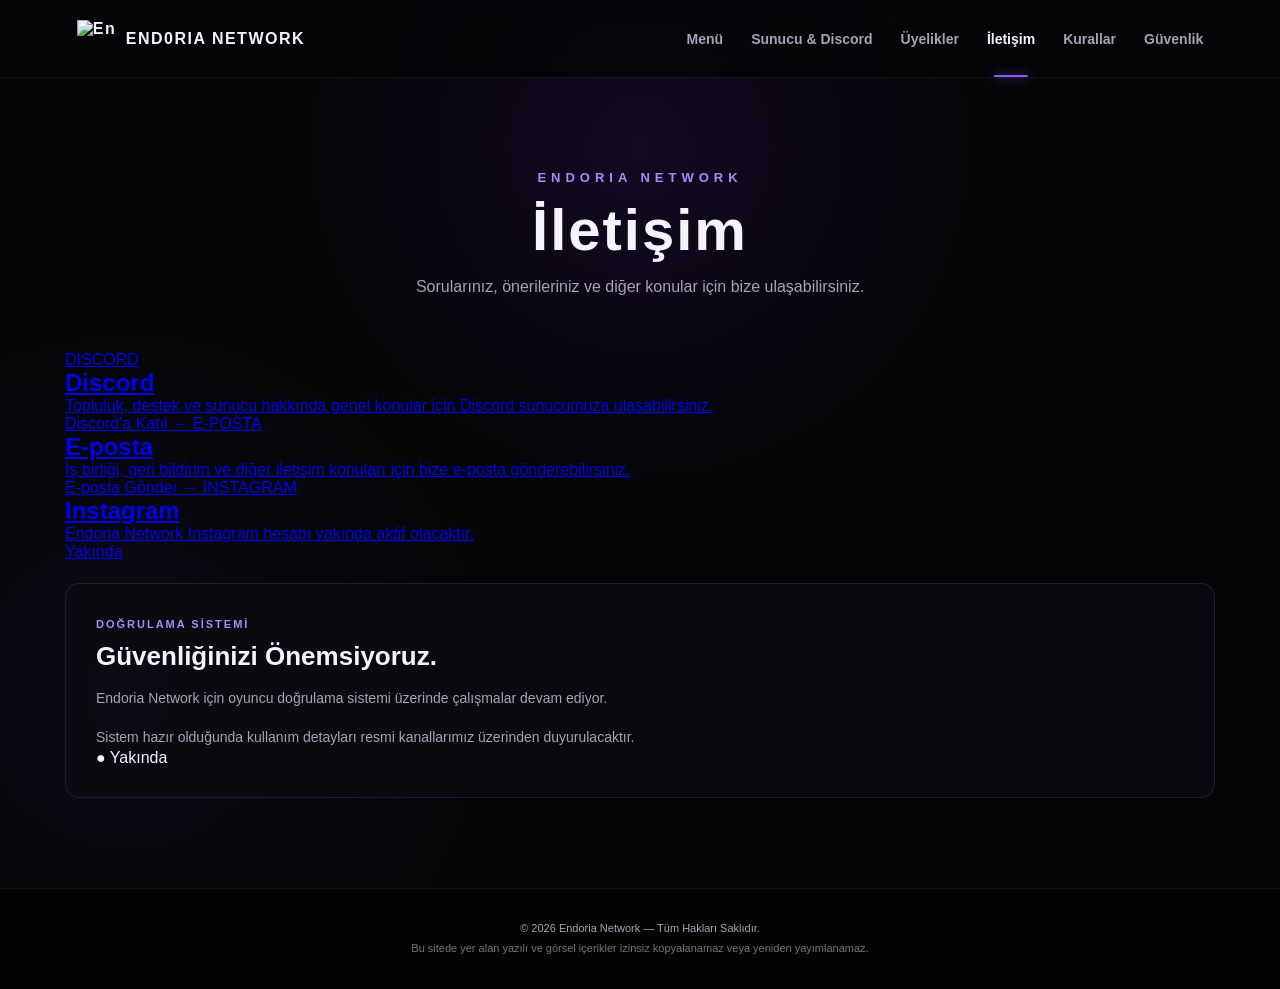
==== contact.html @ 47c3ed67 "İletişim sayfası eklendi" ====
<!DOCTYPE html>
<html lang="tr">
<head>
    <meta charset="UTF-8">
    <meta name="viewport" content="width=device-width, initial-scale=1.0">
    <meta name="description" content="Endoria Network iletişim kanalları.">
    <title>İletişim | Endoria Network</title>
    <link rel="stylesheet" href="style.css">
</head>

<body>

<header class="navbar">
    <a href="index.html" class="brand">
        <img src="logo.png" alt="Endoria Network">
        <span>END0RIA NETWORK</span>
    </a>

    <nav class="nav-menu">
        <a href="index.html">Menü</a>
        <a href="server.html">Sunucu & Discord</a>
        <a href="memberships.html">Üyelikler</a>
        <a href="contact.html" class="active">İletişim</a>
        <a href="rules.html">Kurallar</a>
        <a href="security.html">Güvenlik</a>
    </nav>

    <button class="mobile-menu-btn" id="mobileMenuBtn" aria-label="Menüyü aç">
        ☰
    </button>
</header>

<div class="mobile-menu" id="mobileMenu">
    <a href="index.html">Menü</a>
    <a href="server.html">Sunucu & Discord</a>
    <a href="memberships.html">Üyelikler</a>
    <a href="contact.html">İletişim</a>
    <a href="rules.html">Kurallar</a>
    <a href="security.html">Güvenlik</a>
</div>

<main>

<section class="page-section">

    <div class="page-header">
        <span class="hero-label">ENDORIA NETWORK</span>

        <h1>İletişim</h1>

        <p>
            Sorularınız, önerileriniz ve diğer konular için
            bize ulaşabilirsiniz.
        </p>
    </div>


    <div class="contact-grid">

        <a
            href="https://discord.gg/mHngJ2s59"
            target="_blank"
            rel="noopener noreferrer"
            class="contact-card"
        >
            <span class="contact-icon">DISCORD</span>

            <h2>Discord</h2>

            <p>
                Topluluk, destek ve sunucu hakkında
                genel konular için Discord sunucumuza ulaşabilirsiniz.
            </p>

            <span class="contact-link">
                Discord'a Katıl →
            </span>
        </a>


        <a
            href="mailto:networkendoria@gmail.com"
            class="contact-card"
        >
            <span class="contact-icon">E-POSTA</span>

            <h2>E-posta</h2>

            <p>
                İş birliği, geri bildirim ve diğer iletişim
                konuları için bize e-posta gönderebilirsiniz.
            </p>

            <span class="contact-link">
                E-posta Gönder →
            </span>
        </a>


        <a
            href="#"
            class="contact-card"
            onclick="return false;"
        >
            <span class="contact-icon">INSTAGRAM</span>

            <h2>Instagram</h2>

            <p>
                Endoria Network Instagram hesabı
                yakında aktif olacaktır.
            </p>

            <span class="contact-link muted-link">
                Yakında
            </span>
        </a>

    </div>


    <div class="content-panel">

        <span class="info-title">
            DOĞRULAMA SİSTEMİ
        </span>

        <h2>
            Güvenliğinizi Önemsiyoruz.
        </h2>

        <p>
            Endoria Network için oyuncu doğrulama sistemi
            üzerinde çalışmalar devam ediyor.
        </p>

        <p>
            Sistem hazır olduğunda kullanım detayları
            resmi kanallarımız üzerinden duyurulacaktır.
        </p>

        <span class="coming-soon">
            ● Yakında
        </span>

    </div>

</section>

</main>

<footer>
    <p>© 2026 Endoria Network — Tüm Hakları Saklıdır.</p>
    <p>
        Bu sitede yer alan yazılı ve görsel içerikler
        izinsiz kopyalanamaz veya yeniden yayımlanamaz.
    </p>
</footer>

<script src="script.js"></script>

</body>
</html>
---- style.css ----
:root {
    --bg: #050507;
    --bg-soft: #0a080f;
    --card: #0d0b12;
    --card-hover: #13101b;
    --purple: #8b5cf6;
    --purple-dark: #5b21b6;
    --purple-light: #a78bfa;
    --text: #f5f3ff;
    --muted: #a7a3b5;
    --border: rgba(139, 92, 246, 0.18);
    --green: #4ade80;
    --red: #f87171;
    --yellow: #facc15;
}

* {
    margin: 0;
    padding: 0;
    box-sizing: border-box;
}

html {
    scroll-behavior: smooth;
}

body {
    min-height: 100vh;
    background:
        radial-gradient(circle at 50% 15%, rgba(91, 33, 182, 0.16), transparent 32%),
        radial-gradient(circle at 10% 70%, rgba(139, 92, 246, 0.06), transparent 28%),
        var(--bg);
    color: var(--text);
    font-family: Inter, "Segoe UI", Arial, sans-serif;
    overflow-x: hidden;
}

/* HEADER */

.navbar {
    width: 100%;
    height: 78px;
    padding: 0 6%;
    display: flex;
    align-items: center;
    justify-content: space-between;
    border-bottom: 1px solid rgba(255, 255, 255, 0.06);
    background: rgba(5, 5, 7, 0.86);
    backdrop-filter: blur(14px);
    position: sticky;
    top: 0;
    z-index: 1000;
}

.brand {
    display: flex;
    align-items: center;
    gap: 11px;
    text-decoration: none;
    color: var(--text);
    font-weight: 800;
    letter-spacing: 1.5px;
    white-space: nowrap;
}

.brand img {
    width: 38px;
    height: 38px;
    object-fit: contain;
}

.nav-menu {
    height: 100%;
    display: flex;
    align-items: center;
    gap: 28px;
}

.nav-menu a {
    height: 100%;
    display: flex;
    align-items: center;
    position: relative;
    color: var(--muted);
    text-decoration: none;
    font-size: 14px;
    font-weight: 600;
    transition: color 0.25s ease;
}

.nav-menu a:hover {
    color: var(--text);
}

.nav-menu a.active {
    color: var(--text);
}

.nav-menu a.active::after {
    content: "";
    position: absolute;
    bottom: 0;
    left: 15%;
    width: 70%;
    height: 2px;
    border-radius: 10px;
    background: var(--purple);
    box-shadow: 0 0 12px rgba(139, 92, 246, 0.8);
}

/* MOBILE MENU */

.mobile-menu-btn {
    display: none;
    border: 0;
    background: transparent;
    color: var(--text);
    font-size: 27px;
    cursor: pointer;
}

.mobile-menu {
    display: none;
}

/* HERO */

.hero {
    min-height: calc(100vh - 78px);
    padding: 100px 20px 90px;
    display: flex;
    align-items: center;
    flex-direction: column;
    text-align: center;
    position: relative;
    overflow: hidden;
}

.hero-glow {
    position: absolute;
    width: 520px;
    height: 520px;
    border-radius: 50%;
    background: rgba(109, 40, 217, 0.12);
    filter: blur(100px);
    top: 60px;
    left: 50%;
    transform: translateX(-50%);
    pointer-events: none;
}

.hero-logo {
    width: 155px;
    height: 155px;
    object-fit: contain;
    position: relative;
    z-index: 1;
    filter: drop-shadow(0 0 30px rgba(139, 92, 246, 0.32));
    animation: logoFloat 4s ease-in-out infinite;
}

.hero-label {
    margin-top: 22px;
    color: var(--purple-light);
    font-size: 13px;
    font-weight: 800;
    letter-spacing: 5px;
    position: relative;
}

.hero h1 {
    margin-top: 10px;
    font-size: clamp(38px, 7vw, 76px);
    line-height: 1;
    font-weight: 900;
    letter-spacing: 4px;
    position: relative;
}

.hero h2 {
    margin-top: 14px;
    color: var(--purple);
    font-size: 20px;
    letter-spacing: 7px;
    font-weight: 800;
}

.slogan-container {
    margin-top: 27px;
    min-height: 30px;
}

.slogan-container p {
    color: var(--muted);
    font-size: 18px;
    transition: opacity 0.45s ease, transform 0.45s ease;
}

.slogan-container p.fade {
    opacity: 0;
    transform: translateY(7px);
}

/* CARDS */

.hero-cards {
    width: min(900px, 100%);
    display: grid;
    grid-template-columns: repeat(2, 1fr);
    gap: 18px;
    margin-top: 55px;
    position: relative;
}

.info-card {
    padding: 26px;
    min-height: 175px;
    display: flex;
    flex-direction: column;
    align-items: center;
    justify-content: center;
    gap: 11px;
    border: 1px solid var(--border);
    border-radius: 14px;
    background: linear-gradient(
        145deg,
        rgba(16, 12, 24, 0.94),
        rgba(8, 7, 11, 0.94)
    );
    transition:
        transform 0.25s ease,
        border-color 0.25s ease,
        box-shadow 0.25s ease;
}

.info-card:hover {
    transform: translateY(-5px);
    border-color: rgba(139, 92, 246, 0.45);
    box-shadow: 0 15px 45px rgba(0, 0, 0, 0.3);
}

.info-title {
    color: var(--purple-light);
    font-size: 11px;
    font-weight: 800;
    letter-spacing: 2px;
}

.info-card strong {
    color: var(--text);
    font-size: 17px;
    word-break: break-word;
}

.status {
    font-size: 12px;
    font-weight: 700;
}

.status.upcoming {
    color: var(--red);
}

/* BUTTON */

.main-button {
    margin-top: 7px;
    padding: 11px 21px;
    border: 1px solid rgba(139, 92, 246, 0.35);
    border-radius: 9px;
    background: #0b0910;
    color: var(--text);
    text-decoration: none;
    font-size: 13px;
    font-weight: 700;
    transition:
        background 0.25s ease,
        border-color 0.25s ease,
        transform 0.25s ease;
}

.main-button:hover {
    background: var(--purple-dark);
    border-color: var(--purple);
    transform: translateY(-2px);
}

/* NOTICE */

.server-notice {
    margin-top: 24px;
    max-width: 900px;
    padding: 13px 20px;
    border: 1px solid rgba(248, 113, 113, 0.14);
    border-radius: 10px;
    background: rgba(248, 113, 113, 0.035);
    color: var(--muted);
    font-size: 13px;
}

.server-notice span {
    color: var(--red);
    margin-right: 5px;
}

.server-notice b {
    color: var(--text);
}

/* FOOTER */

footer {
    padding: 30px 20px;
    border-top: 1px solid rgba(255, 255, 255, 0.06);
    text-align: center;
    background: #030304;
}

footer p {
    color: #777381;
    font-size: 11px;
    line-height: 1.8;
}

footer p:first-child {
    color: #aaa5b5;
}

/* ANIMATION */

@keyframes logoFloat {
    0%, 100% {
        transform: translateY(0);
    }

    50% {
        transform: translateY(-7px);
    }
}

/* MOBILE */

@media (max-width: 850px) {

    .navbar {
        height: 68px;
        padding: 0 20px;
    }

    .nav-menu {
        display: none;
    }

    .mobile-menu-btn {
        display: block;
    }

    .mobile-menu {
        position: fixed;
        top: 68px;
        left: 0;
        width: 100%;
        padding: 12px 20px 20px;
        background: rgba(5, 5, 7, 0.97);
        backdrop-filter: blur(15px);
        border-bottom: 1px solid var(--border);
        z-index: 999;
        transform: translateY(-120%);
        opacity: 0;
        transition:
            transform 0.3s ease,
            opacity 0.3s ease;
    }

    .mobile-menu.open {
        display: flex;
        flex-direction: column;
        transform: translateY(0);
        opacity: 1;
    }

    .mobile-menu a {
        padding: 15px 10px;
        border-bottom: 1px solid rgba(255, 255, 255, 0.05);
        color: var(--muted);
        text-decoration: none;
        font-weight: 600;
    }

    .mobile-menu a:hover {
        color: var(--text);
    }

    .hero {
        min-height: calc(100vh - 68px);
        padding-top: 75px;
    }

    .hero-logo {
        width: 125px;
        height: 125px;
    }

    .hero h1 {
        letter-spacing: 2px;
    }

    .hero h2 {
        font-size: 16px;
        letter-spacing: 5px;
    }

    .slogan-container p {
        font-size: 16px;
    }

    .hero-cards {
        grid-template-columns: 1fr;
        margin-top: 42px;
    }

    .info-card {
        min-height: 155px;
    }

    .server-notice {
        font-size: 12px;
    }
}

@media (max-width: 430px) {

    .brand span {
        font-size: 13px;
        letter-spacing: 1px;
    }

    .brand img {
        width: 32px;
        height: 32px;
    }

    .hero {
        padding-left: 15px;
        padding-right: 15px;
    }

    .hero h1 {
        font-size: 34px;
    }

    .hero h2 {
        font-size: 14px;
    }

    .info-card strong {
        font-size: 15px;
    }
}
/* SAYFA BAŞLIKLARI */

.page-section {
    width: min(1150px, 92%);
    margin: 0 auto;
    padding: 90px 0;
}

.page-header {
    text-align: center;
    margin-bottom: 55px;
}

.page-header h1 {
    margin-top: 10px;
    font-size: clamp(34px, 6vw, 58px);
    letter-spacing: 2px;
}

.page-header p {
    margin-top: 15px;
    color: var(--muted);
    font-size: 16px;
}


/* SERVER SAYFASI */

.server-grid {
    display: grid;
    grid-template-columns: repeat(2, 1fr);
    gap: 18px;
}

.card-text {
    max-width: 420px;
    color: var(--muted);
    line-height: 1.7;
    font-size: 13px;
}

.red-text {
    color: var(--red) !important;
}

.yellow-text {
    color: var(--yellow) !important;
}

.content-panel,
.discord-panel,
.membership-note {
    margin-top: 22px;
    padding: 30px;
    border: 1px solid var(--border);
    border-radius: 14px;
    background: rgba(13, 11, 18, 0.85);
}

.content-panel h2,
.discord-panel h2 {
    margin-top: 9px;
    font-size: 26px;
}

.content-panel p,
.discord-panel p,
.membership-note p {
    margin-top: 14px;
    color: var(--muted);
    line-height: 1.75;
    font-size: 14px;
}

.discord-panel {
    display: flex;
    align-items: center;
    justify-content: space-between;
    gap: 25px;
}


/* ÜYELİKLER */

.membership-grid {
    display: grid;
    grid-template-columns: repeat(3, 1fr);
    align-items: stretch;
    gap: 20px;
}

.membership-card {
    position: relative;
    padding: 28px;
    border: 1px solid var(--border);
    border-radius: 16px;
    background:
        linear-gradient(
            145deg,
            rgba(17, 13, 25, 0.98),
            rgba(7, 6, 10, 0.98)
        );
    overflow: hidden;
    transition:
        transform 0.3s ease,
        border-color 0.3s ease,
        box-shadow 0.3s ease;
}

.membership-card::before {
    content: "";
    position: absolute;
    top: -100px;
    right: -100px;
    width: 200px;
    height: 200px;
    border-radius: 50%;
    background: rgba(139, 92, 246, 0.08);
    filter: blur(45px);
}

.membership-card:hover {
    transform: translateY(-7px);
    border-color: rgba(139, 92, 246, 0.42);
    box-shadow: 0 20px 55px rgba(0, 0, 0, 0.35);
}

.membership-top {
    display: flex;
    align-items: center;
    justify-content: space-between;
}

.membership-label {
    color: var(--purple-light);
    font-size: 12px;
    font-weight: 900;
    letter-spacing: 2px;
}

.membership-duration {
    color: #777381;
    font-size: 11px;
}

.membership-card h2 {
    margin-top: 22px;
    font-size: 27px;
}

.price {
    margin-top: 15px;
    font-size: 42px;
    font-weight: 900;
}

.price span {
    color: var(--purple-light);
    font-size: 22px;
    margin-right: 2px;
}

.membership-description {
    min-height: 67px;
    margin-top: 14px;
    color: var(--muted);
    line-height: 1.6;
    font-size: 13px;
}

.details-button {
    width: 100%;
    margin-top: 23px;
    padding: 12px;
    border: 1px solid rgba(139, 92, 246, 0.22);
    border-radius: 9px;
    background: #0a080e;
    color: var(--text);
    font-size: 13px;
    font-weight: 700;
    cursor: pointer;
    transition:
        background 0.25s ease,
        border-color 0.25s ease;
}

.details-button:hover {
    background: var(--purple-dark);
    border-color: var(--purple);
}

.membership-details {
    max-height: 0;
    overflow: hidden;
    opacity: 0;
    transition:
        max-height 0.35s ease,
        opacity 0.25s ease,
        margin-top 0.35s ease;
}

.membership-details.open {
    max-height: 500px;
    margin-top: 20px;
    opacity: 1;
}

.feature {
    display: flex;
    gap: 9px;
    align-items: flex-start;
    margin-top: 11px;
    color: #d5d1dd;
    font-size: 13px;
    line-height: 1.5;
}

.feature span {
    color: var(--purple-light);
    font-weight: 900;
}

.kit-note {
    margin-top: 18px;
    padding-top: 15px;
    border-top: 1px solid rgba(255, 255, 255, 0.06);
    color: #777381;
    font-size: 11px;
    line-height: 1.6;
}

.featured {
    transform: translateY(-8px);
    border-color: rgba(139, 92, 246, 0.42);
    box-shadow: 0 18px 55px rgba(91, 33, 182, 0.13);
}

.featured:hover {
    transform: translateY(-13px);
}

.featured-badge {
    position: absolute;
    top: 0;
    right: 0;
    padding: 7px 12px;
    border-bottom-left-radius: 10px;
    background: var(--purple-dark);
    color: white;
    font-size: 9px;
    font-weight: 800;
    letter-spacing: 1px;
}

.supporter-card {
    border-color: rgba(167, 139, 250, 0.32);
}

.membership-note {
    text-align: left;
}


/* RESPONSIVE */

@media (max-width: 900px) {

    .membership-grid {
        grid-template-columns: 1fr;
    }

    .featured {
        transform: none;
    }

    .featured:hover {
        transform: translateY(-7px);
    }

    .server-grid {
        grid-template-columns: 1fr;
    }
}

@media (max-width: 650px) {

    .page-section {
        width: min(92%, 500px);
        padding: 65px 0;
    }

    .page-header {
        margin-bottom: 38px;
    }

    .content-panel,
    .discord-panel,
    .membership-note {
        padding: 22px;
    }

    .discord-panel {
        flex-direction: column;
        align-items: flex-start;
    }

    .discord-panel .main-button {
        width: 100%;
        text-align: center;
    }

    .membership-card {
        padding: 23px;
    }
}
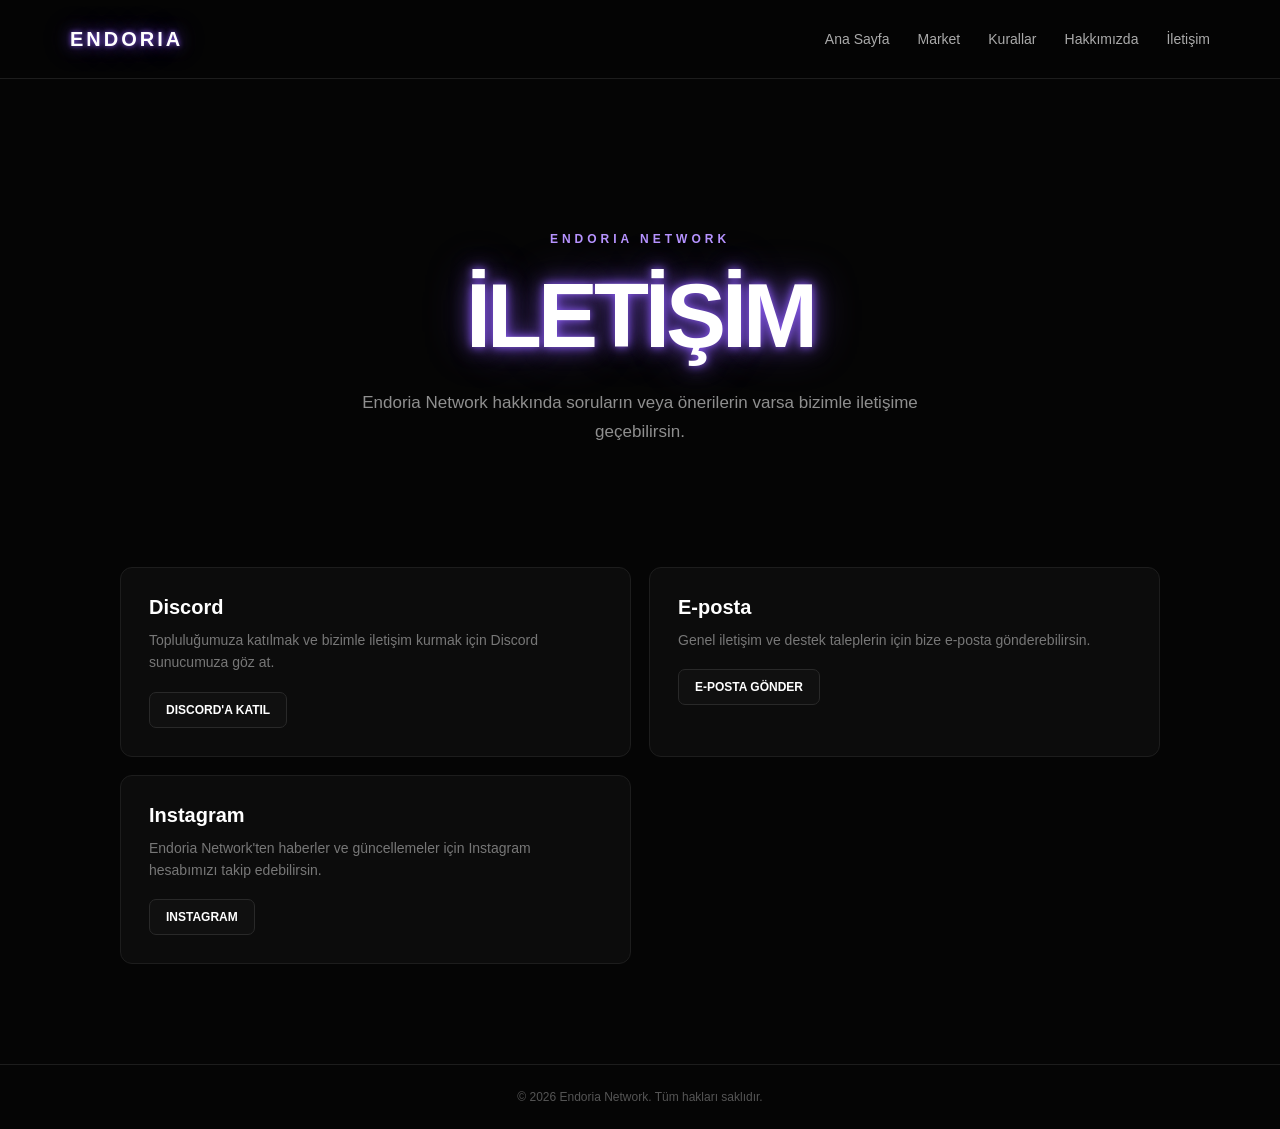
==== commit 4df389c8: "Endoria Network site final" ====
--- a/contact.html
+++ b/contact.html
@@ -3,161 +3,114 @@
 <head>
     <meta charset="UTF-8">
     <meta name="viewport" content="width=device-width, initial-scale=1.0">
-    <meta name="description" content="Endoria Network iletişim kanalları.">
+
+    <meta
+        name="description"
+        content="Endoria Network iletişim"
+    >
+
     <title>İletişim | Endoria Network</title>
-    <link rel="stylesheet" href="style.css">
+
+    <link rel="stylesheet" href="css/style.css">
 </head>
 
 <body>
 
-<header class="navbar">
-    <a href="index.html" class="brand">
-        <img src="logo.png" alt="Endoria Network">
-        <span>END0RIA NETWORK</span>
-    </a>
+    <header>
+        <nav>
+            <a href="index.html" class="logo">ENDORIA</a>
 
-    <nav class="nav-menu">
-        <a href="index.html">Menü</a>
-        <a href="server.html">Sunucu & Discord</a>
-        <a href="memberships.html">Üyelikler</a>
-        <a href="contact.html" class="active">İletişim</a>
-        <a href="rules.html">Kurallar</a>
-        <a href="security.html">Güvenlik</a>
-    </nav>
+            <button class="menu-toggle" id="menu-toggle">☰</button>
 
-    <button class="mobile-menu-btn" id="mobileMenuBtn" aria-label="Menüyü aç">
-        ☰
-    </button>
-</header>
+            <div class="nav-links">
+                <a href="index.html">Ana Sayfa</a>
+                <a href="market.html">Market</a>
+                <a href="rules.html">Kurallar</a>
+                <a href="about.html">Hakkımızda</a>
+                <a href="contact.html">İletişim</a>
+            </div>
+        </nav>
+    </header>
 
-<div class="mobile-menu" id="mobileMenu">
-    <a href="index.html">Menü</a>
-    <a href="server.html">Sunucu & Discord</a>
-    <a href="memberships.html">Üyelikler</a>
-    <a href="contact.html">İletişim</a>
-    <a href="rules.html">Kurallar</a>
-    <a href="security.html">Güvenlik</a>
-</div>
+    <main>
 
-<main>
+        <section class="hero">
 
-<section class="page-section">
+            <p class="hero-label">ENDORIA NETWORK</p>
 
-    <div class="page-header">
-        <span class="hero-label">ENDORIA NETWORK</span>
+            <h1>İLETİŞİM</h1>
 
-        <h1>İletişim</h1>
-
-        <p>
-            Sorularınız, önerileriniz ve diğer konular için
-            bize ulaşabilirsiniz.
-        </p>
-    </div>
-
-
-    <div class="contact-grid">
-
-        <a
-            href="https://discord.gg/mHngJ2s59"
-            target="_blank"
-            rel="noopener noreferrer"
-            class="contact-card"
-        >
-            <span class="contact-icon">DISCORD</span>
-
-            <h2>Discord</h2>
-
-            <p>
-                Topluluk, destek ve sunucu hakkında
-                genel konular için Discord sunucumuza ulaşabilirsiniz.
+            <p class="hero-description">
+                Endoria Network hakkında soruların veya önerilerin varsa
+                bizimle iletişime geçebilirsin.
             </p>
 
-            <span class="contact-link">
-                Discord'a Katıl →
-            </span>
-        </a>
+        </section>
 
+        <section class="market-section">
 
-        <a
-            href="mailto:networkendoria@gmail.com"
-            class="contact-card"
-        >
-            <span class="contact-icon">E-POSTA</span>
+            <div class="market-grid">
 
-            <h2>E-posta</h2>
+                <div class="market-card">
+                    <h2>Discord</h2>
+                    <p>
+                        Topluluğumuza katılmak ve bizimle iletişim kurmak için
+                        Discord sunucumuza göz at.
+                    </p>
 
-            <p>
-                İş birliği, geri bildirim ve diğer iletişim
-                konuları için bize e-posta gönderebilirsiniz.
-            </p>
+                    <a
+                        href="https://discord.gg/mHngJ2s59"
+                        target="_blank"
+                        rel="noopener noreferrer"
+                        class="market-button"
+                    >
+                        DISCORD'A KATIL
+                    </a>
+                </div>
 
-            <span class="contact-link">
-                E-posta Gönder →
-            </span>
-        </a>
+                <div class="market-card">
+                    <h2>E-posta</h2>
+                    <p>
+                        Genel iletişim ve destek taleplerin için bize
+                        e-posta gönderebilirsin.
+                    </p>
 
+                    <a
+                        href="mailto:networkendoria@gmail.com"
+                        class="market-button"
+                    >
+                        E-POSTA GÖNDER
+                    </a>
+                </div>
 
-        <a
-            href="#"
-            class="contact-card"
-            onclick="return false;"
-        >
-            <span class="contact-icon">INSTAGRAM</span>
+                <div class="market-card">
+                    <h2>Instagram</h2>
+                    <p>
+                        Endoria Network'ten haberler ve güncellemeler için
+                        Instagram hesabımızı takip edebilirsin.
+                    </p>
 
-            <h2>Instagram</h2>
+                    <a
+                        href="https://instagram.com/zyven_officall"
+                        target="_blank"
+                        rel="noopener noreferrer"
+                        class="market-button"
+                    >
+                        INSTAGRAM
+                    </a>
+                </div>
 
-            <p>
-                Endoria Network Instagram hesabı
-                yakında aktif olacaktır.
-            </p>
+            </div>
 
-            <span class="contact-link muted-link">
-                Yakında
-            </span>
-        </a>
+        </section>
 
-    </div>
+    </main>
 
+    <footer>
+        <p>© 2026 Endoria Network. Tüm hakları saklıdır.</p>
+    </footer>
 
-    <div class="content-panel">
-
-        <span class="info-title">
-            DOĞRULAMA SİSTEMİ
-        </span>
-
-        <h2>
-            Güvenliğinizi Önemsiyoruz.
-        </h2>
-
-        <p>
-            Endoria Network için oyuncu doğrulama sistemi
-            üzerinde çalışmalar devam ediyor.
-        </p>
-
-        <p>
-            Sistem hazır olduğunda kullanım detayları
-            resmi kanallarımız üzerinden duyurulacaktır.
-        </p>
-
-        <span class="coming-soon">
-            ● Yakında
-        </span>
-
-    </div>
-
-</section>
-
-</main>
-
-<footer>
-    <p>© 2026 Endoria Network — Tüm Hakları Saklıdır.</p>
-    <p>
-        Bu sitede yer alan yazılı ve görsel içerikler
-        izinsiz kopyalanamaz veya yeniden yayımlanamaz.
-    </p>
-</footer>
-
-<script src="script.js"></script>
+    <script src="js/script.js"></script>
 
 </body>
 </html>
--- a/css/style.css
+++ b/css/style.css
@@ -0,0 +1,464 @@
+* {
+    margin: 0;
+    padding: 0;
+    box-sizing: border-box;
+}
+
+:root {
+    --background: #050505;
+    --surface: #0c0c0c;
+    --border: #1d1d1d;
+    --white: #ffffff;
+    --muted: #8f8f8f;
+    --purple: #8b5cf6;
+}
+
+html {
+    scroll-behavior: smooth;
+}
+
+body {
+    min-height: 100vh;
+    background: var(--background);
+    color: var(--white);
+    font-family: Arial, Helvetica, sans-serif;
+}
+
+/* NAVBAR */
+
+header {
+    position: sticky;
+    top: 0;
+    z-index: 100;
+
+    background: rgba(5, 5, 5, 0.94);
+    border-bottom: 1px solid var(--border);
+
+    backdrop-filter: blur(12px);
+}
+
+nav {
+    max-width: 1200px;
+    min-height: 78px;
+    margin: auto;
+    padding: 15px 30px;
+
+    display: flex;
+    align-items: center;
+    justify-content: space-between;
+
+    position: relative;
+}
+
+/* LOGO */
+
+.logo {
+    display: flex;
+    align-items: center;
+    gap: 10px;
+
+    color: #fff;
+    text-decoration: none;
+
+    font-size: 20px;
+    font-weight: 900;
+    letter-spacing: 3px;
+
+    text-shadow:
+        0 0 5px rgba(139, 92, 246, 0.9),
+        0 0 15px rgba(139, 92, 246, 0.65),
+        0 0 30px rgba(139, 92, 246, 0.35);
+}
+
+.logo img {
+    width: 42px;
+    height: 42px;
+
+    object-fit: contain;
+
+    filter:
+        drop-shadow(0 0 5px rgba(139, 92, 246, 0.9))
+        drop-shadow(0 0 15px rgba(139, 92, 246, 0.55));
+
+    transition: 0.2s ease;
+}
+
+.logo:hover img {
+    transform: scale(1.06);
+}
+
+/* MENU */
+
+.nav-links {
+    display: flex;
+    align-items: center;
+    gap: 28px;
+}
+
+.nav-links a {
+    color: #aaa;
+    text-decoration: none;
+
+    font-size: 14px;
+
+    transition: 0.2s ease;
+}
+
+.nav-links a:hover {
+    color: #fff;
+}
+
+/* MOBILE MENU BUTTON */
+
+.menu-toggle {
+    display: none;
+
+    background: transparent;
+    border: 1px solid #292929;
+
+    color: #fff;
+
+    padding: 8px 11px;
+
+    border-radius: 7px;
+
+    font-size: 18px;
+    cursor: pointer;
+}
+
+/* HERO */
+
+main {
+    min-height: calc(100vh - 145px);
+}
+
+.hero {
+    max-width: 1050px;
+    margin: auto;
+
+    padding: 150px 30px 100px;
+
+    text-align: center;
+}
+
+.hero-label {
+    display: inline-block;
+
+    color: #b794ff;
+
+    font-size: 12px;
+    font-weight: 800;
+
+    letter-spacing: 4px;
+
+    margin-bottom: 25px;
+}
+
+.hero h1 {
+    color: #fff;
+
+    font-size: clamp(45px, 9vw, 90px);
+
+    font-weight: 900;
+
+    letter-spacing: -4px;
+    line-height: 1;
+
+    margin-bottom: 28px;
+
+    text-shadow:
+        0 0 8px rgba(139, 92, 246, 0.95),
+        0 0 20px rgba(139, 92, 246, 0.7),
+        0 0 45px rgba(139, 92, 246, 0.4);
+}
+
+.hero h1 span {
+    color: inherit;
+}
+
+.hero-description {
+    max-width: 600px;
+    margin: auto;
+
+    color: var(--muted);
+
+    font-size: 17px;
+    line-height: 1.7;
+}
+
+/* BUTTONS */
+
+.hero-buttons {
+    display: flex;
+
+    justify-content: center;
+    gap: 12px;
+
+    flex-wrap: wrap;
+
+    margin-top: 35px;
+}
+
+.hero-buttons button,
+.hero-buttons a {
+    border: 1px solid #292929;
+    border-radius: 8px;
+
+    background: #0d0d0d;
+    color: #fff;
+
+    padding: 13px 23px;
+
+    font-size: 13px;
+    font-weight: 800;
+
+    text-decoration: none;
+
+    cursor: pointer;
+
+    transition: 0.2s ease;
+}
+
+.hero-buttons button:hover,
+.hero-buttons a:hover {
+    border-color: var(--purple);
+
+    box-shadow:
+        0 0 10px rgba(139, 92, 246, 0.35),
+        0 0 25px rgba(139, 92, 246, 0.15);
+
+    transform: translateY(-2px);
+}
+
+/* SERVER STATUS */
+
+.server-status {
+    width: fit-content;
+
+    margin: 35px auto 0;
+
+    display: flex;
+    align-items: center;
+
+    gap: 9px;
+
+    padding: 10px 16px;
+
+    background: var(--surface);
+
+    border: 1px solid var(--border);
+
+    border-radius: 999px;
+
+    color: #999;
+
+    font-size: 13px;
+}
+
+.server-status strong {
+    color: #fff;
+}
+
+.status-dot {
+    width: 8px;
+    height: 8px;
+
+    border-radius: 50%;
+
+    background: #22c55e;
+
+    box-shadow:
+        0 0 8px #22c55e,
+        0 0 15px rgba(34, 197, 94, 0.6);
+}
+
+/* MARKET */
+
+.market-section {
+    max-width: 1100px;
+
+    margin: auto;
+
+    padding: 20px 30px 100px;
+}
+
+.market-grid {
+    display: grid;
+
+    grid-template-columns: repeat(2, 1fr);
+
+    gap: 18px;
+}
+
+.market-card {
+    background: #0c0c0c;
+
+    border: 1px solid #1d1d1d;
+
+    border-radius: 12px;
+
+    padding: 28px;
+
+    transition: 0.2s ease;
+}
+
+.market-card:hover {
+    border-color: var(--purple);
+
+    box-shadow:
+        0 0 15px rgba(139, 92, 246, 0.18);
+
+    transform: translateY(-3px);
+}
+
+.market-card h2 {
+    color: #fff;
+
+    font-size: 20px;
+
+    margin-bottom: 10px;
+}
+
+.market-card p {
+    color: #777;
+
+    font-size: 14px;
+
+    line-height: 1.6;
+}
+
+.market-price {
+    display: block;
+
+    margin-top: 22px;
+
+    color: #b794ff;
+
+    font-size: 22px;
+
+    font-weight: 900;
+}
+
+.market-button {
+    display: inline-block;
+
+    margin-top: 18px;
+
+    padding: 10px 16px;
+
+    border: 1px solid #292929;
+
+    border-radius: 7px;
+
+    background: #101010;
+
+    color: #fff;
+
+    text-decoration: none;
+
+    font-size: 12px;
+
+    font-weight: 800;
+
+    transition: 0.2s ease;
+}
+
+.market-button:hover {
+    border-color: var(--purple);
+}
+
+/* FOOTER */
+
+footer {
+    border-top: 1px solid var(--border);
+
+    padding: 25px;
+
+    text-align: center;
+
+    color: #555;
+
+    font-size: 12px;
+}
+
+/* MOBILE */
+
+@media (max-width: 700px) {
+
+    nav {
+        min-height: 70px;
+        padding: 12px 20px;
+    }
+
+    .menu-toggle {
+        display: block;
+    }
+
+    .logo {
+        position: absolute;
+
+        left: 50%;
+
+        transform: translateX(-50%);
+
+        white-space: nowrap;
+    }
+
+    .logo img {
+        width: 36px;
+        height: 36px;
+    }
+
+    .logo span {
+        font-size: 17px;
+    }
+
+    .nav-links {
+        display: none;
+
+        position: absolute;
+
+        top: 70px;
+        left: 0;
+
+        width: 100%;
+
+        padding: 18px 20px;
+
+        background: #080808;
+
+        border-bottom: 1px solid var(--border);
+
+        flex-direction: column;
+
+        gap: 16px;
+
+        text-align: center;
+    }
+
+    .nav-links.active {
+        display: flex;
+    }
+
+    .hero {
+        padding: 100px 20px 70px;
+    }
+
+    .hero h1 {
+        font-size: clamp(40px, 12vw, 65px);
+
+        letter-spacing: -2px;
+    }
+
+    .hero-description {
+        font-size: 15px;
+    }
+
+    .market-section {
+        padding: 10px 20px 70px;
+    }
+
+    .market-grid {
+        grid-template-columns: 1fr;
+    }
+}
